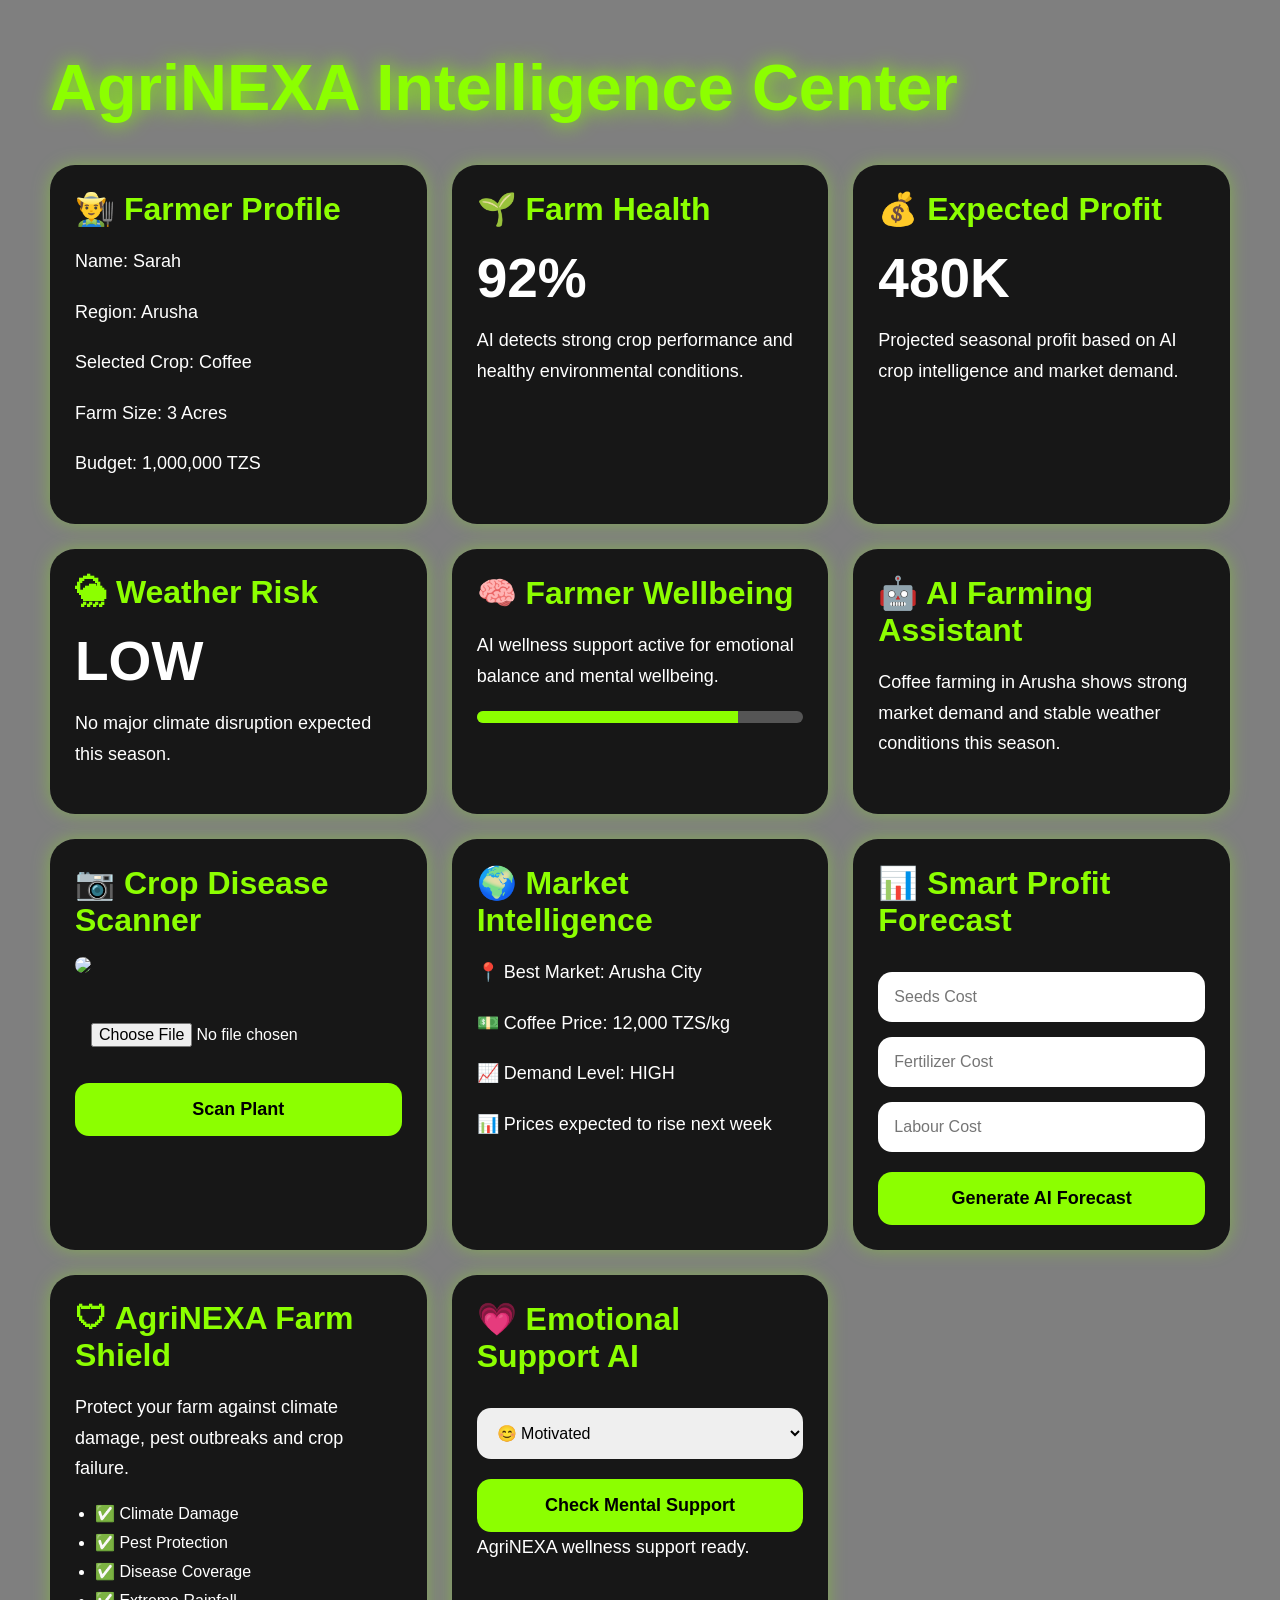
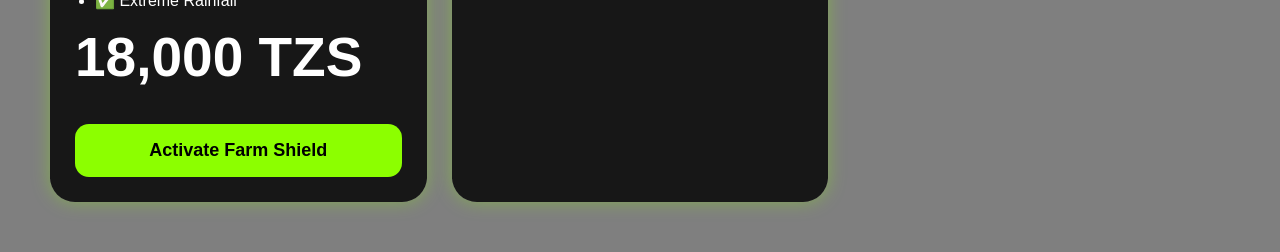
==== dashboard.html @ 27076494 "COOL push" ====
<!DOCTYPE html>
<html lang="en">
<head>
<meta charset="UTF-8">
<meta name="viewport" content="width=device-width, initial-scale=1.0">
<title>AgriNEXA Dashboard</title>
<link rel="stylesheet" href="style.css">
</head>

<body class="dashboard-body">

<div class="dashboard-overlay">

<div class="dashboard-container">

<h1 class="main-title">
AgriNEXA Intelligence Center
</h1>

<div class="grid">

<div class="card">

<h2>👨‍🌾 Farmer Profile</h2>

<p>Name: Sarah</p>
<p>Region: Arusha</p>
<p>Selected Crop: Coffee</p>
<p>Farm Size: 3 Acres</p>
<p>Budget: 1,000,000 TZS</p>

</div>

<div class="card">

<h2>🌱 Farm Health</h2>

<h3>92%</h3>

<p>
AI detects strong crop performance
and healthy environmental conditions.
</p>

</div>

<div class="card">

<h2>💰 Expected Profit</h2>

<h3>480K</h3>

<p>
Projected seasonal profit based on AI crop intelligence and market demand.
</p>

</div>

<div class="card">

<h2>🌦 Weather Risk</h2>

<h3>LOW</h3>

<p>
No major climate disruption expected this season.
</p>

</div>

<div class="card">

<h2>🧠 Farmer Wellbeing</h2>

<p>
AI wellness support active for emotional balance and mental wellbeing.
</p>

<div class="progress">
<div class="progress-fill"></div>
</div>

</div>

<div class="card">

<h2>🤖 AI Farming Assistant</h2>

<p>
Coffee farming in Arusha shows strong market demand and stable weather conditions this season.
</p>

</div>

<div class="card">

<h2>📷 Crop Disease Scanner</h2>

<img
src="https://images.unsplash.com/photo-1542838132-92c53300491e?q=80&w=1000&auto=format&fit=crop"
class="crop-image">

<input type="file">

<button class="small-btn">
Scan Plant
</button>

</div>

<div class="card">

<h2>🌍 Market Intelligence</h2>

<p>📍 Best Market: Arusha City</p>
<p>💵 Coffee Price: 12,000 TZS/kg</p>
<p>📈 Demand Level: HIGH</p>
<p>📊 Prices expected to rise next week</p>

</div>

<div class="card">

<h2>📊 Smart Profit Forecast</h2>

<input type="text" placeholder="Seeds Cost">
<input type="text" placeholder="Fertilizer Cost">
<input type="text" placeholder="Labour Cost">

<button class="small-btn">
Generate AI Forecast
</button>

</div>

<div class="card">

<h2>🛡 AgriNEXA Farm Shield</h2>

<p>
Protect your farm against climate damage,
pest outbreaks and crop failure.
</p>

<ul>
<li>✅ Climate Damage</li>
<li>✅ Pest Protection</li>
<li>✅ Disease Coverage</li>
<li>✅ Extreme Rainfall</li>
</ul>

<h3>18,000 TZS</h3>

<button class="small-btn">
Activate Farm Shield
</button>

</div>

<div class="card">

<h2>💗 Emotional Support AI</h2>

<select>

<option>😊 Motivated</option>
<option>😔 Stressed</option>
<option>😴 Tired</option>
<option>😟 Worried</option>

</select>

<button class="small-btn">
Check Mental Support
</button>

<p>
AgriNEXA wellness support ready.
</p>

</div>

</div>

</div>

</div>

</body>
</html>
---- style.css ----
*{
margin:0;
padding:0;
box-sizing:border-box;
font-family:Arial, sans-serif;
}

body{
min-height:100vh;
background:url('https://images.unsplash.com/photo-1500382017468-9049fed747ef?q=80&w=1600&auto=format&fit=crop');
background-size:cover;
background-position:center;
color:white;
}

.overlay,
.dashboard-overlay{
background:rgba(0,0,0,0.50);
min-height:100vh;
width:100%;
padding:30px;
}

.login-body,
.assistant-body,
.loading-body{
display:flex;
justify-content:center;
align-items:center;
}

.login-card,
.assistant-box,
.loading-box{
position:relative;
z-index:2;
background:rgba(15,15,15,0.92);
padding:40px;
width:420px;
border-radius:28px;
text-align:center;
box-shadow:0 0 35px rgba(140,255,0,0.45);
}

.logo-icon{
font-size:55px;
margin-bottom:10px;
}

h1{
color:#8cff00;
font-size:52px;
margin-bottom:20px;
font-weight:bold;
}

p{
line-height:1.7;
margin-bottom:20px;
font-size:18px;
}

input,
select{
width:100%;
padding:16px;
margin-top:15px;
border:none;
border-radius:14px;
font-size:16px;
}

button{
width:100%;
padding:16px;
margin-top:20px;
border:none;
border-radius:14px;
background:#8cff00;
font-size:20px;
font-weight:bold;
cursor:pointer;
}

.question-box{
background:#444;
padding:25px;
border-radius:18px;
margin:20px 0;
font-size:22px;
line-height:1.7;
font-weight:bold;
}

.loader{
width:90px;
height:90px;
border:10px solid #444;
border-top:10px solid #8cff00;
border-radius:50%;
margin:30px auto;
animation:spin 1s linear infinite;
}

@keyframes spin{
100%{
transform:rotate(360deg);
}
}

.dashboard-container{
padding:20px;
}

.main-title{
font-size:65px;
margin-bottom:40px;
text-shadow:0 0 20px #8cff00;
}

.grid{
display:grid;
grid-template-columns:repeat(auto-fit,minmax(300px,1fr));
gap:25px;
}

.card{
background:rgba(15,15,15,0.92);
padding:25px;
border-radius:25px;
box-shadow:0 0 18px rgba(140,255,0,0.35);
}

.card h2{
color:#8cff00;
font-size:32px;
margin-bottom:18px;
}

.card h3{
font-size:55px;
margin:15px 0;
}

.crop-image{
width:100%;
border-radius:16px;
margin-bottom:15px;
}

.progress{
width:100%;
height:12px;
background:#555;
border-radius:12px;
margin-top:20px;
overflow:hidden;
}

.progress-fill{
width:80%;
height:100%;
background:#8cff00;
}

.small-btn{
font-size:18px;
}

ul{
padding-left:20px;
margin-top:15px;
}

li{
margin-bottom:10px;
}

@media(max-width:768px){

.main-title{
font-size:40px;
}

h1{
font-size:38px;
}

.login-card,
.assistant-box,
.loading-box{
width:95%;
}

}
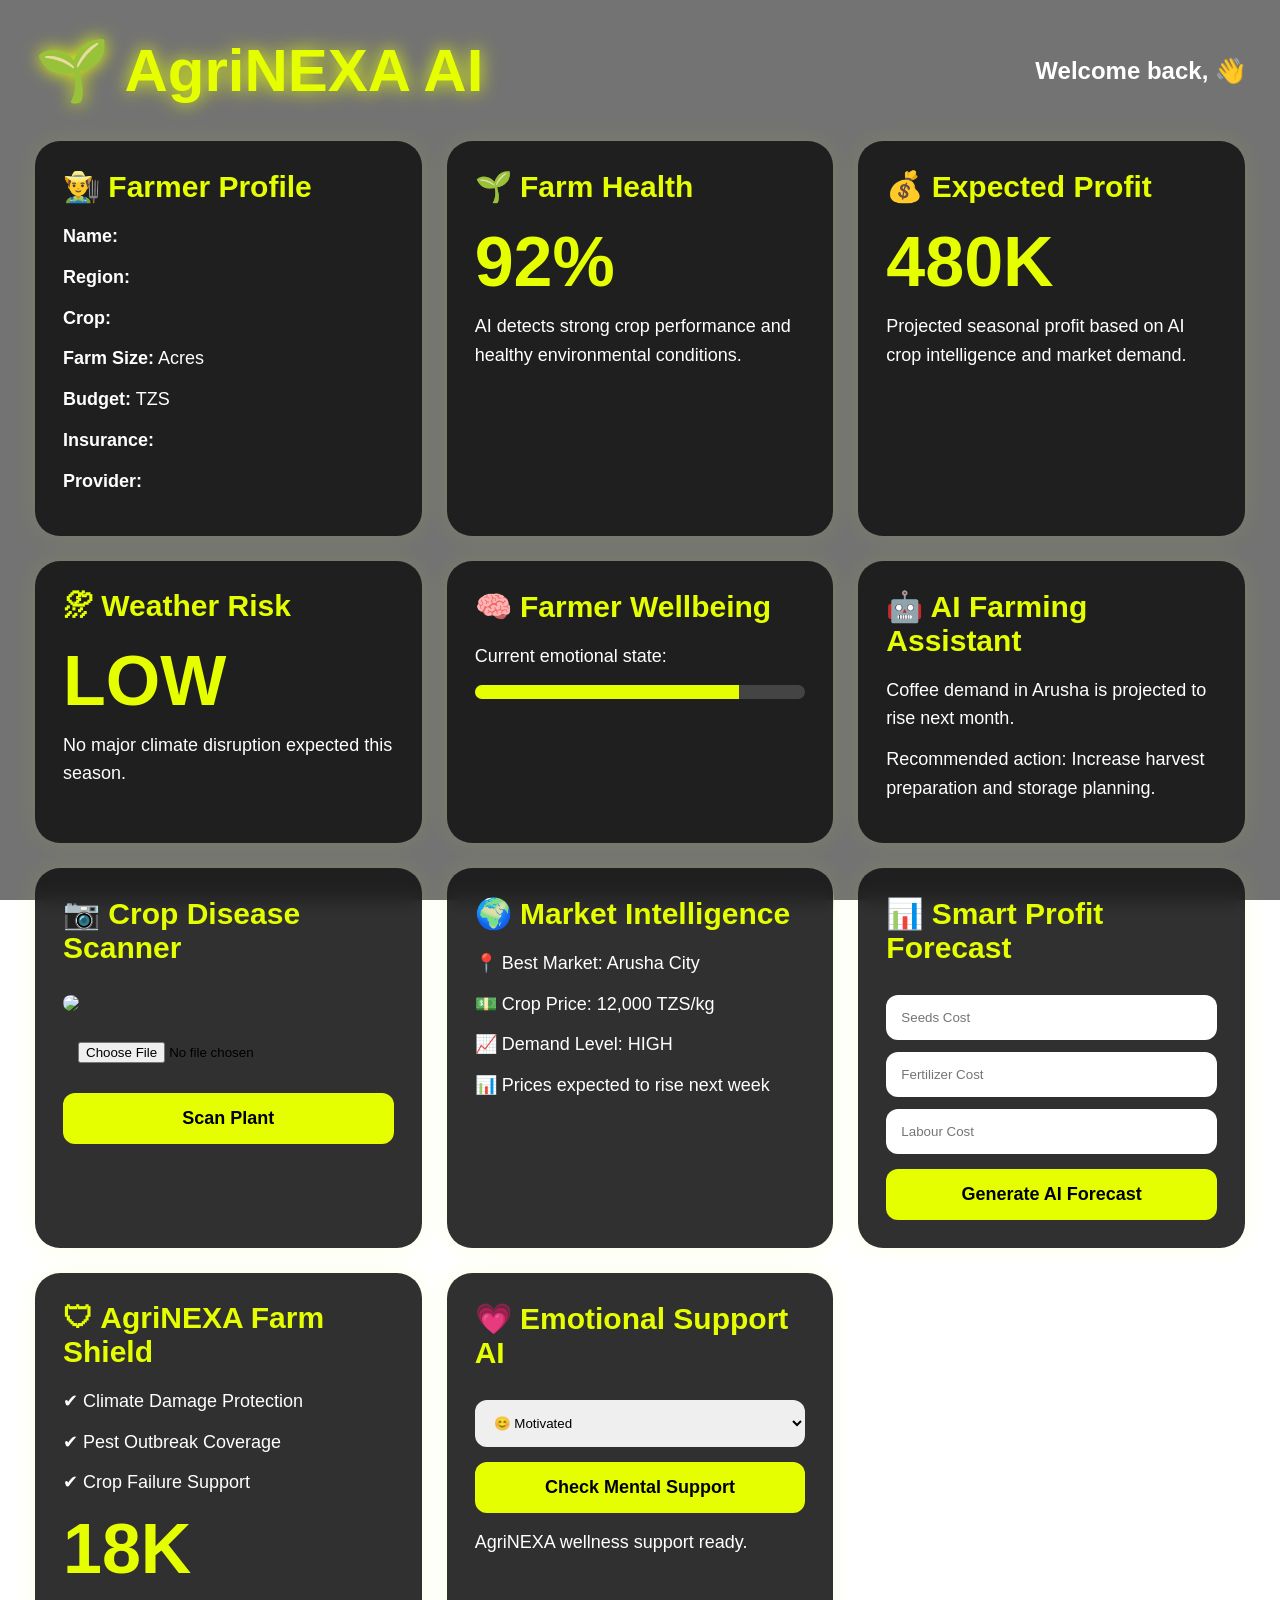
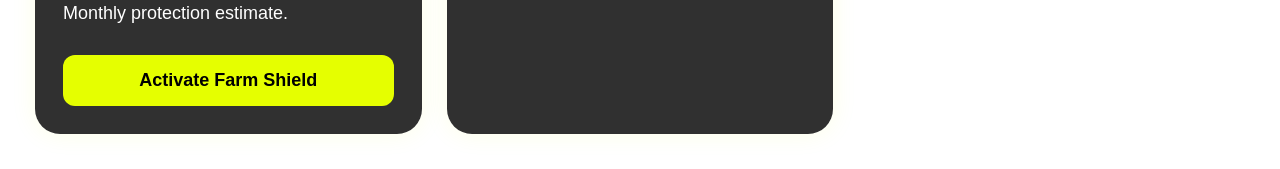
==== commit 01ab34d1: "VP" ====
--- a/dashboard.html
+++ b/dashboard.html
@@ -4,18 +4,141 @@
 <meta charset="UTF-8">
 <meta name="viewport" content="width=device-width, initial-scale=1.0">
 <title>AgriNEXA Dashboard</title>
-<link rel="stylesheet" href="style.css">
+
+<style>
+
+*{
+margin:0;
+padding:0;
+box-sizing:border-box;
+font-family:Arial;
+}
+
+body{
+padding:35px;
+
+background:
+linear-gradient(rgba(0,0,0,0.55),rgba(0,0,0,0.55)),
+url('https://images.unsplash.com/photo-1500382017468-9049fed747ef?q=80&w=1600&auto=format&fit=crop');
+
+background-size:cover;
+background-position:center;
+background-attachment:fixed;
+}
+
+.top{
+display:flex;
+justify-content:space-between;
+align-items:center;
+margin-bottom:35px;
+flex-wrap:wrap;
+}
+
+.logo{
+font-size:60px;
+font-weight:bold;
+color:#e5ff00;
+text-shadow:0 0 18px #e5ff00;
+}
+
+.welcome{
+color:white;
+font-size:24px;
+font-weight:bold;
+}
+
+.grid{
+display:grid;
+grid-template-columns:repeat(auto-fit,minmax(320px,1fr));
+gap:25px;
+}
+
+.card{
+background:rgba(20,20,20,0.88);
+padding:28px;
+border-radius:25px;
+backdrop-filter:blur(10px);
+box-shadow:0 0 25px rgba(229,255,0,0.1);
+}
+
+.card h2{
+color:#e5ff00;
+margin-bottom:18px;
+font-size:30px;
+}
+
+.card p{
+color:white;
+margin-bottom:12px;
+font-size:18px;
+line-height:1.6;
+}
+
+.big{
+font-size:70px;
+font-weight:bold;
+color:#e5ff00;
+margin:10px 0;
+}
+
+.progress{
+width:100%;
+height:14px;
+background:#444;
+border-radius:20px;
+overflow:hidden;
+margin-top:15px;
+}
+
+.bar{
+width:80%;
+height:100%;
+background:#e5ff00;
+}
+
+input,
+select{
+width:100%;
+padding:15px;
+margin-top:12px;
+border:none;
+border-radius:12px;
+}
+
+button{
+width:100%;
+padding:15px;
+margin-top:15px;
+border:none;
+border-radius:12px;
+background:#e5ff00;
+font-size:18px;
+font-weight:bold;
+cursor:pointer;
+}
+
+.crop-image{
+width:100%;
+border-radius:18px;
+margin-top:12px;
+}
+
+</style>
 </head>
 
-<body class="dashboard-body">
-
-<div class="dashboard-overlay">
-
-<div class="dashboard-container">
-
-<h1 class="main-title">
-AgriNEXA Intelligence Center
-</h1>
+<body>
+
+<div class="top">
+
+<div class="logo">
+🌱 AgriNEXA AI
+</div>
+
+<div class="welcome">
+Welcome back, <span id="welcomeName"></span> 👋
+</div>
+
+</div>
 
 <div class="grid">
 
@@ -23,11 +146,13 @@
 
 <h2>👨‍🌾 Farmer Profile</h2>
 
-<p>Name: Sarah</p>
-<p>Region: Arusha</p>
-<p>Selected Crop: Coffee</p>
-<p>Farm Size: 3 Acres</p>
-<p>Budget: 1,000,000 TZS</p>
+<p><strong>Name:</strong> <span id="nameData"></span></p>
+<p><strong>Region:</strong> <span id="regionData"></span></p>
+<p><strong>Crop:</strong> <span id="cropData"></span></p>
+<p><strong>Farm Size:</strong> <span id="farmSizeData"></span> Acres</p>
+<p><strong>Budget:</strong> <span id="budgetData"></span> TZS</p>
+<p><strong>Insurance:</strong> <span id="insuranceData"></span></p>
+<p><strong>Provider:</strong> <span id="providerData"></span></p>
 
 </div>
 
@@ -35,11 +160,10 @@
 
 <h2>🌱 Farm Health</h2>
 
-<h3>92%</h3>
-
-<p>
-AI detects strong crop performance
-and healthy environmental conditions.
+<div class="big">92%</div>
+
+<p>
+AI detects strong crop performance and healthy environmental conditions.
 </p>
 
 </div>
@@ -48,7 +172,7 @@
 
 <h2>💰 Expected Profit</h2>
 
-<h3>480K</h3>
+<div class="big">480K</div>
 
 <p>
 Projected seasonal profit based on AI crop intelligence and market demand.
@@ -58,9 +182,9 @@
 
 <div class="card">
 
-<h2>🌦 Weather Risk</h2>
-
-<h3>LOW</h3>
+<h2>⛈ Weather Risk</h2>
+
+<div class="big">LOW</div>
 
 <p>
 No major climate disruption expected this season.
@@ -73,11 +197,12 @@
 <h2>🧠 Farmer Wellbeing</h2>
 
 <p>
-AI wellness support active for emotional balance and mental wellbeing.
+Current emotional state:
+<span id="emotionData"></span>
 </p>
 
 <div class="progress">
-<div class="progress-fill"></div>
+<div class="bar"></div>
 </div>
 
 </div>
@@ -87,7 +212,12 @@
 <h2>🤖 AI Farming Assistant</h2>
 
 <p>
-Coffee farming in Arusha shows strong market demand and stable weather conditions this season.
+Coffee demand in Arusha is projected to rise next month.
+</p>
+
+<p>
+Recommended action:
+Increase harvest preparation and storage planning.
 </p>
 
 </div>
@@ -97,12 +227,12 @@
 <h2>📷 Crop Disease Scanner</h2>
 
 <img
-src="https://images.unsplash.com/photo-1542838132-92c53300491e?q=80&w=1000&auto=format&fit=crop"
+src="https://images.unsplash.com/photo-1518977676601-b53f82aba655?q=80&w=1200&auto=format&fit=crop"
 class="crop-image">
 
 <input type="file">
 
-<button class="small-btn">
+<button>
 Scan Plant
 </button>
 
@@ -113,7 +243,7 @@
 <h2>🌍 Market Intelligence</h2>
 
 <p>📍 Best Market: Arusha City</p>
-<p>💵 Coffee Price: 12,000 TZS/kg</p>
+<p>💵 Crop Price: 12,000 TZS/kg</p>
 <p>📈 Demand Level: HIGH</p>
 <p>📊 Prices expected to rise next week</p>
 
@@ -123,11 +253,13 @@
 
 <h2>📊 Smart Profit Forecast</h2>
 
-<input type="text" placeholder="Seeds Cost">
-<input type="text" placeholder="Fertilizer Cost">
-<input type="text" placeholder="Labour Cost">
-
-<button class="small-btn">
+<input type="number" placeholder="Seeds Cost">
+
+<input type="number" placeholder="Fertilizer Cost">
+
+<input type="number" placeholder="Labour Cost">
+
+<button>
 Generate AI Forecast
 </button>
 
@@ -137,21 +269,15 @@
 
 <h2>🛡 AgriNEXA Farm Shield</h2>
 
-<p>
-Protect your farm against climate damage,
-pest outbreaks and crop failure.
-</p>
-
-<ul>
-<li>✅ Climate Damage</li>
-<li>✅ Pest Protection</li>
-<li>✅ Disease Coverage</li>
-<li>✅ Extreme Rainfall</li>
-</ul>
-
-<h3>18,000 TZS</h3>
-
-<button class="small-btn">
+<p>✔ Climate Damage Protection</p>
+<p>✔ Pest Outbreak Coverage</p>
+<p>✔ Crop Failure Support</p>
+
+<div class="big">18K</div>
+
+<p>Monthly protection estimate.</p>
+
+<button>
 Activate Farm Shield
 </button>
 
@@ -162,19 +288,16 @@
 <h2>💗 Emotional Support AI</h2>
 
 <select>
-
 <option>😊 Motivated</option>
-<option>😔 Stressed</option>
-<option>😴 Tired</option>
-<option>😟 Worried</option>
-
+<option>😟 Stressed</option>
+<option>😔 Tired</option>
 </select>
 
-<button class="small-btn">
+<button>
 Check Mental Support
 </button>
 
-<p>
+<p style="margin-top:15px;">
 AgriNEXA wellness support ready.
 </p>
 
@@ -182,9 +305,36 @@
 
 </div>
 
-</div>
-
-</div>
+<script>
+
+document.getElementById("welcomeName").innerText =
+localStorage.getItem("farmerName");
+
+document.getElementById("nameData").innerText =
+localStorage.getItem("farmerName");
+
+document.getElementById("regionData").innerText =
+localStorage.getItem("region");
+
+document.getElementById("cropData").innerText =
+localStorage.getItem("crop");
+
+document.getElementById("farmSizeData").innerText =
+localStorage.getItem("farmSize");
+
+document.getElementById("budgetData").innerText =
+localStorage.getItem("budget");
+
+document.getElementById("insuranceData").innerText =
+localStorage.getItem("insurance");
+
+document.getElementById("providerData").innerText =
+localStorage.getItem("insuranceProvider");
+
+document.getElementById("emotionData").innerText =
+localStorage.getItem("emotion");
+
+</script>
 
 </body>
 </html>
